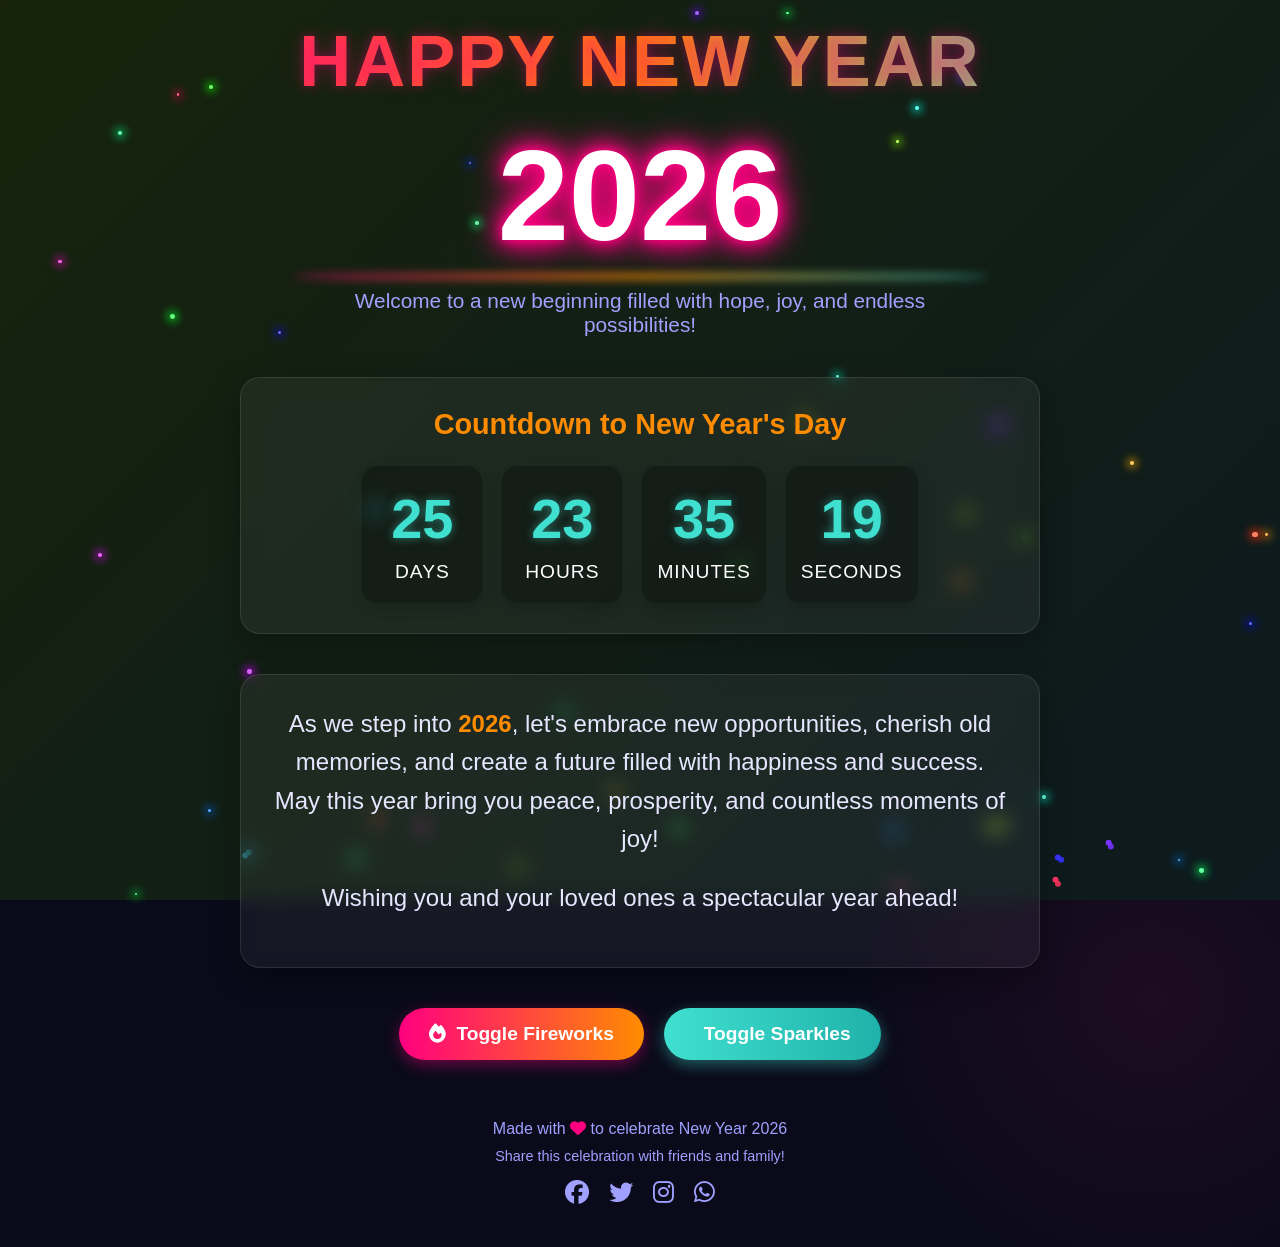
==== 2026.html @ 15f2fd06 "2026" ====
<!DOCTYPE html>
<html lang="en">
<head>
    <meta charset="UTF-8">
    <meta name="viewport" content="width=device-width, initial-scale=1.0">
    <title>Happy New Year 2026!</title>
    <link rel="stylesheet" href="https://cdnjs.cloudflare.com/ajax/libs/font-awesome/6.4.0/css/all.min.css">
    <style>
        * {
            margin: 0;
            padding: 0;
            box-sizing: border-box;
        }

        body {
            font-family: 'Segoe UI', Tahoma, Geneva, Verdana, sans-serif;
            background-color: #0a0a1a;
            color: white;
            overflow-x: hidden;
            min-height: 100vh;
            display: flex;
            flex-direction: column;
            align-items: center;
            justify-content: center;
            background-image: 
                radial-gradient(circle at 10% 20%, rgba(28, 58, 173, 0.1) 0%, transparent 20%),
                radial-gradient(circle at 90% 80%, rgba(200, 30, 100, 0.1) 0%, transparent 20%);
        }

        .container {
            width: 100%;
            max-width: 1200px;
            padding: 20px;
            text-align: center;
            z-index: 10;
            position: relative;
        }

        /* Animated Gradient Background */
        .background-gradient {
            position: fixed;
            top: 0;
            left: 0;
            width: 100%;
            height: 100%;
            z-index: -2;
            background: linear-gradient(-45deg, #0a0a1a, #1a0a2a, #0a1a2a, #1a2a0a);
            background-size: 400% 400%;
            animation: gradientShift 15s ease infinite;
        }

        @keyframes gradientShift {
            0% { background-position: 0% 50%; }
            50% { background-position: 100% 50%; }
            100% { background-position: 0% 50%; }
        }

        /* Main Title */
        .title-container {
            margin-bottom: 40px;
            animation: fadeInScale 1.5s ease-out;
        }

        .main-title {
            font-size: 4.5rem;
            font-weight: 800;
            margin-bottom: 10px;
            letter-spacing: 2px;
            text-transform: uppercase;
            background: linear-gradient(to right, #ff0080, #ff8c00, #40e0d0);
            background-clip: text;
            -webkit-background-clip: text;
            color: transparent;
            text-shadow: 
                0 0 10px rgba(255, 0, 128, 0.3),
                0 0 20px rgba(255, 0, 128, 0.2),
                0 0 30px rgba(255, 0, 128, 0.1);
            animation: glowPulse 2s infinite alternate;
        }

        @keyframes glowPulse {
            from {
                text-shadow: 
                    0 0 10px rgba(255, 0, 128, 0.3),
                    0 0 20px rgba(255, 0, 128, 0.2),
                    0 0 30px rgba(255, 0, 128, 0.1);
            }
            to {
                text-shadow: 
                    0 0 15px rgba(255, 0, 128, 0.5),
                    0 0 25px rgba(255, 140, 0, 0.3),
                    0 0 35px rgba(64, 224, 208, 0.2);
            }
        }

        .year {
            font-size: 8rem;
            font-weight: 900;
            color: #fff;
            text-shadow: 
                0 0 10px #ff0080,
                0 0 20px #ff0080,
                0 0 30px #ff0080,
                0 0 40px #ff0080,
                0 5px 15px rgba(0, 0, 0, 0.5);
            margin: 20px 0;
            animation: bounce 2s infinite alternate;
            position: relative;
        }

        .year:after {
            content: '';
            position: absolute;
            bottom: -10px;
            left: 50%;
            transform: translateX(-50%);
            width: 60%;
            height: 5px;
            background: linear-gradient(to right, #ff0080, #ff8c00, #40e0d0);
            border-radius: 50%;
            filter: blur(5px);
        }

        @keyframes bounce {
            from { transform: translateY(0); }
            to { transform: translateY(-15px); }
        }

        /* Countdown Timer */
        .countdown-container {
            background: rgba(255, 255, 255, 0.05);
            backdrop-filter: blur(10px);
            border-radius: 20px;
            padding: 30px;
            margin: 40px auto;
            max-width: 800px;
            border: 1px solid rgba(255, 255, 255, 0.1);
            box-shadow: 0 10px 30px rgba(0, 0, 0, 0.3);
            animation: slideUp 1s ease-out 0.5s both;
        }

        .countdown-title {
            font-size: 1.8rem;
            margin-bottom: 25px;
            color: #ff8c00;
            font-weight: 600;
        }

        .countdown {
            display: flex;
            justify-content: center;
            gap: 20px;
            flex-wrap: wrap;
        }

        .countdown-item {
            display: flex;
            flex-direction: column;
            align-items: center;
            background: rgba(0, 0, 0, 0.3);
            border-radius: 15px;
            padding: 20px 15px;
            min-width: 120px;
            box-shadow: 0 5px 15px rgba(0, 0, 0, 0.2);
            transition: transform 0.3s;
        }

        .countdown-item:hover {
            transform: translateY(-10px);
        }

        .countdown-value {
            font-size: 3.5rem;
            font-weight: 800;
            color: #40e0d0;
            text-shadow: 0 0 10px rgba(64, 224, 208, 0.5);
        }

        .countdown-label {
            font-size: 1.2rem;
            margin-top: 10px;
            color: #fff;
            text-transform: uppercase;
            letter-spacing: 1px;
        }

        /* Message Section */
        .message-container {
            background: rgba(255, 255, 255, 0.05);
            backdrop-filter: blur(10px);
            border-radius: 20px;
            padding: 30px;
            margin: 40px auto;
            max-width: 800px;
            border: 1px solid rgba(255, 255, 255, 0.1);
            box-shadow: 0 10px 30px rgba(0, 0, 0, 0.3);
            animation: slideUp 1s ease-out 0.8s both;
        }

        .message {
            font-size: 1.5rem;
            line-height: 1.6;
            color: #e6e6ff;
            margin-bottom: 20px;
        }

        .highlight {
            color: #ff8c00;
            font-weight: 700;
        }

        /* Celebration Buttons */
        .celebration-buttons {
            display: flex;
            justify-content: center;
            gap: 20px;
            margin: 30px 0;
            flex-wrap: wrap;
            animation: fadeIn 1.5s ease-out 1s both;
        }

        .btn {
            padding: 15px 30px;
            font-size: 1.2rem;
            font-weight: 600;
            border: none;
            border-radius: 50px;
            cursor: pointer;
            transition: all 0.3s ease;
            display: flex;
            align-items: center;
            gap: 10px;
        }

        .fireworks-btn {
            background: linear-gradient(to right, #ff0080, #ff8c00);
            color: white;
            box-shadow: 0 5px 15px rgba(255, 0, 128, 0.4);
        }

        .sparkle-btn {
            background: linear-gradient(to right, #40e0d0, #20b2aa);
            color: white;
            box-shadow: 0 5px 15px rgba(64, 224, 208, 0.4);
        }

        .btn:hover {
            transform: translateY(-5px);
            box-shadow: 0 10px 20px rgba(0, 0, 0, 0.3);
        }

        /* Footer */
        .footer {
            margin-top: 40px;
            padding: 20px;
            color: #a0a0ff;
            font-size: 1rem;
            text-align: center;
            animation: fadeIn 1.5s ease-out 1.2s both;
        }

        .social-icons {
            display: flex;
            justify-content: center;
            gap: 20px;
            margin-top: 15px;
        }

        .social-icons a {
            color: #a0a0ff;
            font-size: 1.5rem;
            transition: color 0.3s, transform 0.3s;
        }

        .social-icons a:hover {
            color: #ff8c00;
            transform: translateY(-5px);
        }

        /* Animations */
        @keyframes fadeInScale {
            from { opacity: 0; transform: scale(0.8); }
            to { opacity: 1; transform: scale(1); }
        }

        @keyframes slideUp {
            from { opacity: 0; transform: translateY(50px); }
            to { opacity: 1; transform: translateY(0); }
        }

        @keyframes fadeIn {
            from { opacity: 0; }
            to { opacity: 1; }
        }

        /* Fireworks Canvas */
        #fireworks-canvas {
            position: fixed;
            top: 0;
            left: 0;
            width: 100%;
            height: 100%;
            pointer-events: none;
            z-index: -1;
        }

        /* Particles */
        .particles-container {
            position: fixed;
            top: 0;
            left: 0;
            width: 100%;
            height: 100%;
            pointer-events: none;
            z-index: -1;
        }

        .particle {
            position: absolute;
            width: 4px;
            height: 4px;
            background-color: rgba(255, 255, 255, 0.7);
            border-radius: 50%;
            box-shadow: 0 0 10px 2px rgba(255, 255, 255, 0.5);
        }

        /* Responsive Design */
        @media (max-width: 768px) {
            .main-title {
                font-size: 2.8rem;
            }

            .year {
                font-size: 5rem;
            }

            .countdown-item {
                min-width: 90px;
                padding: 15px 10px;
            }

            .countdown-value {
                font-size: 2.5rem;
            }

            .countdown-label {
                font-size: 1rem;
            }

            .message {
                font-size: 1.3rem;
            }

            .btn {
                padding: 12px 25px;
                font-size: 1.1rem;
            }
        }

        @media (max-width: 480px) {
            .main-title {
                font-size: 2.2rem;
            }

            .year {
                font-size: 4rem;
            }

            .countdown {
                gap: 10px;
            }

            .countdown-item {
                min-width: 70px;
                padding: 10px 5px;
            }

            .countdown-value {
                font-size: 2rem;
            }

            .message {
                font-size: 1.1rem;
            }
        }
    </style>
</head>
<body>
    <!-- Animated Gradient Background -->
    <div class="background-gradient"></div>
    
    <!-- Fireworks Canvas -->
    <canvas id="fireworks-canvas"></canvas>
    
    <!-- Particles Container -->
    <div class="particles-container" id="particles-container"></div>
    
    <!-- Main Content -->
    <div class="container">
        <div class="title-container">
            <h1 class="main-title">Happy New Year</h1>
            <div class="year">2026</div>
            <p style="font-size: 1.3rem; color: #a0a0ff; max-width: 600px; margin: 0 auto;">
                Welcome to a new beginning filled with hope, joy, and endless possibilities!
            </p>
        </div>
        
        <div class="countdown-container">
            <h2 class="countdown-title">Countdown to New Year's Day</h2>
            <div class="countdown">
                <div class="countdown-item">
                    <div class="countdown-value" id="days">00</div>
                    <div class="countdown-label">Days</div>
                </div>
                <div class="countdown-item">
                    <div class="countdown-value" id="hours">00</div>
                    <div class="countdown-label">Hours</div>
                </div>
                <div class="countdown-item">
                    <div class="countdown-value" id="minutes">00</div>
                    <div class="countdown-label">Minutes</div>
                </div>
                <div class="countdown-item">
                    <div class="countdown-value" id="seconds">00</div>
                    <div class="countdown-label">Seconds</div>
                </div>
            </div>
        </div>
        
        <div class="message-container">
            <p class="message">
                As we step into <span class="highlight">2026</span>, let's embrace new opportunities, cherish old memories, and create a future filled with happiness and success. 
                May this year bring you peace, prosperity, and countless moments of joy!
            </p>
            <p class="message" style="margin-top: 15px;">
                Wishing you and your loved ones a spectacular year ahead!
            </p>
        </div>
        
        <div class="celebration-buttons">
            <button class="btn fireworks-btn" id="fireworks-toggle">
                <i class="fas fa-fire"></i> Toggle Fireworks
            </button>
            <button class="btn sparkle-btn" id="sparkle-toggle">
                <i class="fas fa-sparkles"></i> Toggle Sparkles
            </button>
        </div>
        
        <div class="footer">
            <p>Made with <i class="fas fa-heart" style="color: #ff0080;"></i> to celebrate New Year 2026</p>
            <p style="margin-top: 10px; font-size: 0.9rem;">Share this celebration with friends and family!</p>
            <div class="social-icons">
                <a href="#" title="Share on Facebook"><i class="fab fa-facebook"></i></a>
                <a href="#" title="Share on Twitter"><i class="fab fa-twitter"></i></a>
                <a href="#" title="Share on Instagram"><i class="fab fa-instagram"></i></a>
                <a href="#" title="Share via WhatsApp"><i class="fab fa-whatsapp"></i></a>
            </div>
        </div>
    </div>

    <script>
        // Canvas and context for fireworks
        const canvas = document.getElementById('fireworks-canvas');
        const ctx = canvas.getContext('2d');
        
        // Set canvas dimensions
        function resizeCanvas() {
            canvas.width = window.innerWidth;
            canvas.height = window.innerHeight;
        }
        
        // Initialize canvas size
        resizeCanvas();
        window.addEventListener('resize', resizeCanvas);
        
        // Fireworks variables
        let fireworks = [];
        let particles = [];
        let animationId = null;
        let fireworksActive = true;
        let sparklesActive = true;
        
        // Particle class for fireworks
        class Particle {
            constructor(x, y, color, velocity, size = 2, decay = 0.015) {
                this.x = x;
                this.y = y;
                this.color = color;
                this.velocity = velocity;
                this.size = size;
                this.decay = decay;
                this.alpha = 1;
                this.gravity = 0.01;
            }
            
            update() {
                this.velocity.y += this.gravity;
                this.x += this.velocity.x;
                this.y += this.velocity.y;
                this.alpha -= this.decay;
                this.size *= 0.99;
            }
            
            draw() {
                ctx.save();
                ctx.globalAlpha = this.alpha;
                ctx.fillStyle = this.color;
                ctx.beginPath();
                ctx.arc(this.x, this.y, this.size, 0, Math.PI * 2);
                ctx.fill();
                ctx.restore();
            }
        }
        
        // Firework class
        class Firework {
            constructor(x, y, targetX, targetY) {
                this.x = x;
                this.y = y;
                this.targetX = targetX;
                this.targetY = targetY;
                this.distance = Math.hypot(targetX - x, targetY - y);
                this.speed = 4 + Math.random() * 2;
                this.angle = Math.atan2(targetY - y, targetX - x);
                this.velocity = {
                    x: Math.cos(this.angle) * this.speed,
                    y: Math.sin(this.angle) * this.speed
                };
                this.color = `hsl(${Math.random() * 360}, 100%, 60%)`;
                this.trail = [];
                this.exploded = false;
            }
            
            update() {
                // Move firework
                this.x += this.velocity.x;
                this.y += this.velocity.y;
                
                // Add to trail
                this.trail.push({x: this.x, y: this.y});
                if (this.trail.length > 5) this.trail.shift();
                
                // Check if reached target
                const distanceToTarget = Math.hypot(this.targetX - this.x, this.targetY - this.y);
                
                if (distanceToTarget < 10 && !this.exploded) {
                    this.explode();
                }
                
                // Apply gravity
                this.velocity.y += 0.02;
            }
            
            explode() {
                this.exploded = true;
                const particleCount = 80 + Math.random() * 50;
                
                for (let i = 0; i < particleCount; i++) {
                    const angle = Math.random() * Math.PI * 2;
                    const speed = 2 + Math.random() * 4;
                    const velocity = {
                        x: Math.cos(angle) * speed,
                        y: Math.sin(angle) * speed
                    };
                    const size = 1.5 + Math.random() * 2;
                    const color = this.color;
                    
                    particles.push(new Particle(this.x, this.y, color, velocity, size, 0.01));
                }
            }
            
            draw() {
                // Draw trail
                for (let i = 0; i < this.trail.length; i++) {
                    const point = this.trail[i];
                    const alpha = i / this.trail.length;
                    const radius = this.size * alpha;
                    
                    ctx.save();
                    ctx.globalAlpha = alpha;
                    ctx.fillStyle = this.color;
                    ctx.beginPath();
                    ctx.arc(point.x, point.y, radius, 0, Math.PI * 2);
                    ctx.fill();
                    ctx.restore();
                }
                
                // Draw firework
                ctx.save();
                ctx.fillStyle = this.color;
                ctx.beginPath();
                ctx.arc(this.x, this.y, 3, 0, Math.PI * 2);
                ctx.fill();
                ctx.restore();
            }
        }
        
        // Create a new firework
        function createFirework() {
            if (!fireworksActive) return;
            
            const startX = Math.random() * canvas.width;
            const targetX = canvas.width * 0.2 + Math.random() * canvas.width * 0.6;
            const targetY = canvas.height * 0.2 + Math.random() * canvas.height * 0.3;
            
            fireworks.push(new Firework(startX, canvas.height, targetX, targetY));
        }
        
        // Animation loop
        function animate() {
            // Clear canvas with a fade effect
            ctx.fillStyle = 'rgba(10, 10, 26, 0.1)';
            ctx.fillRect(0, 0, canvas.width, canvas.height);
            
            // Update and draw fireworks
            for (let i = fireworks.length - 1; i >= 0; i--) {
                fireworks[i].update();
                fireworks[i].draw();
                
                // Remove exploded fireworks
                if (fireworks[i].exploded) {
                    fireworks.splice(i, 1);
                }
            }
            
            // Update and draw particles
            for (let i = particles.length - 1; i >= 0; i--) {
                particles[i].update();
                particles[i].draw();
                
                // Remove faded particles
                if (particles[i].alpha <= 0) {
                    particles.splice(i, 1);
                }
            }
            
            animationId = requestAnimationFrame(animate);
        }
        
        // Start animation
        animate();
        
        // Create fireworks at intervals
        setInterval(createFirework, 800);
        
        // Create occasional random fireworks
        setInterval(() => {
            if (fireworksActive && Math.random() > 0.7) {
                createFirework();
            }
        }, 300);
        
        // Sparkle particles
        const particlesContainer = document.getElementById('particles-container');
        let sparkles = [];
        
        function createSparkle() {
            if (!sparklesActive) return;
            
            const sparkle = document.createElement('div');
            sparkle.className = 'particle';
            
            // Random position
            sparkle.style.left = `${Math.random() * 100}vw`;
            sparkle.style.top = `${Math.random() * 100}vh`;
            
            // Random size and color
            const size = 2 + Math.random() * 4;
            sparkle.style.width = `${size}px`;
            sparkle.style.height = `${size}px`;
            
            // Random color
            const hue = Math.random() * 360;
            sparkle.style.backgroundColor = `hsl(${hue}, 100%, 70%)`;
            sparkle.style.boxShadow = `0 0 10px 2px hsl(${hue}, 100%, 50%)`;
            
            particlesContainer.appendChild(sparkle);
            sparkles.push(sparkle);
            
            // Remove sparkle after animation
            setTimeout(() => {
                if (sparkle.parentNode) {
                    sparkle.remove();
                    sparkles = sparkles.filter(s => s !== sparkle);
                }
            }, 1500 + Math.random() * 1000);
        }
        
        // Create sparkles at intervals
        setInterval(createSparkle, 100);
        
        // Toggle fireworks
        document.getElementById('fireworks-toggle').addEventListener('click', function() {
            fireworksActive = !fireworksActive;
            this.innerHTML = fireworksActive ? 
                '<i class="fas fa-fire"></i> Hide Fireworks' : 
                '<i class="fas fa-fire"></i> Show Fireworks';
            
            if (!fireworksActive) {
                // Clear all fireworks and particles
                fireworks = [];
                particles = [];
            }
        });
        
        // Toggle sparkles
        document.getElementById('sparkle-toggle').addEventListener('click', function() {
            sparklesActive = !sparklesActive;
            this.innerHTML = sparklesActive ? 
                '<i class="fas fa-sparkles"></i> Hide Sparkles' : 
                '<i class="fas fa-sparkles"></i> Show Sparkles';
            
            if (!sparklesActive) {
                // Remove all sparkles
                sparkles.forEach(sparkle => sparkle.remove());
                sparkles = [];
            }
        });
        
        // Countdown to New Year 2026
        function updateCountdown() {
            const now = new Date();
            const newYear = new Date(now.getFullYear() + 1, 0, 1); // January 1st of next year
            
            // If we're already in 2026, set to New Year 2027
            if (now.getFullYear() >= 2026) {
                newYear.setFullYear(2027);
            }
            
            const diff = newYear - now;
            
            const days = Math.floor(diff / (1000 * 60 * 60 * 24));
            const hours = Math.floor((diff % (1000 * 60 * 60 * 24)) / (1000 * 60 * 60));
            const minutes = Math.floor((diff % (1000 * 60 * 60)) / (1000 * 60));
            const seconds = Math.floor((diff % (1000 * 60)) / 1000);
            
            document.getElementById('days').textContent = days.toString().padStart(2, '0');
            document.getElementById('hours').textContent = hours.toString().padStart(2, '0');
            document.getElementById('minutes').textContent = minutes.toString().padStart(2, '0');
            document.getElementById('seconds').textContent = seconds.toString().padStart(2, '0');
        }
        
        // Update countdown every second
        setInterval(updateCountdown, 1000);
        updateCountdown(); // Initial call
        
        // Add some initial fireworks for immediate effect
        for (let i = 0; i < 5; i++) {
            setTimeout(() => createFirework(), i * 200);
        }
        
        // Add some initial sparkles
        for (let i = 0; i < 20; i++) {
            setTimeout(() => createSparkle(), i * 100);
        }
        
        // Social sharing buttons
        document.querySelectorAll('.social-icons a').forEach(link => {
            link.addEventListener('click', function(e) {
                e.preventDefault();
                const platform = this.querySelector('i').className.split(' ')[1];
                
                let shareUrl = '';
                const pageUrl = encodeURIComponent(window.location.href);
                const text = encodeURIComponent('Check out this awesome Happy New Year 2026 celebration page!');
                
                switch(platform) {
                    case 'fa-facebook':
                        shareUrl = `https://www.facebook.com/sharer/sharer.php?u=${pageUrl}`;
                        break;
                    case 'fa-twitter':
                        shareUrl = `https://twitter.com/intent/tweet?url=${pageUrl}&text=${text}`;
                        break;
                    case 'fa-instagram':
                        alert('To share on Instagram, take a screenshot and post it!');
                        return;
                    case 'fa-whatsapp':
                        shareUrl = `https://wa.me/?text=${text}%20${pageUrl}`;
                        break;
                }
                
                window.open(shareUrl, '_blank', 'width=600,height=400');
            });
        });
    </script>
</body>
</html>
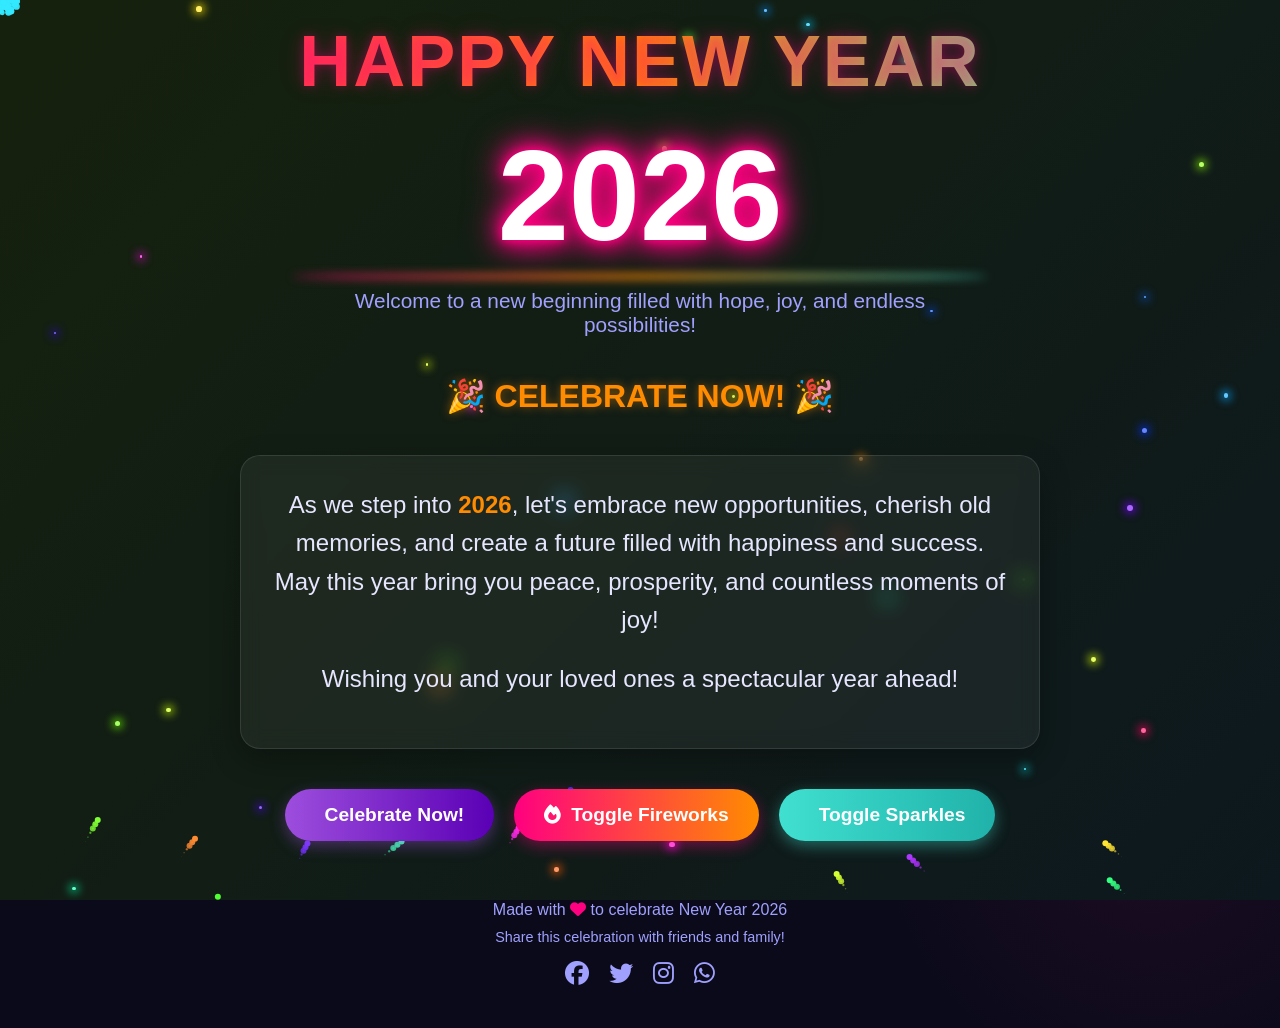
==== commit cf294b25: "...///" ====
--- a/2026.html
+++ b/2026.html
@@ -126,62 +126,19 @@
             to { transform: translateY(-15px); }
         }
 
-        /* Countdown Timer */
-        .countdown-container {
-            background: rgba(255, 255, 255, 0.05);
-            backdrop-filter: blur(10px);
-            border-radius: 20px;
-            padding: 30px;
-            margin: 40px auto;
-            max-width: 800px;
-            border: 1px solid rgba(255, 255, 255, 0.1);
-            box-shadow: 0 10px 30px rgba(0, 0, 0, 0.3);
-            animation: slideUp 1s ease-out 0.5s both;
-        }
-
-        .countdown-title {
-            font-size: 1.8rem;
-            margin-bottom: 25px;
+        /* Celebration Status */
+        .celebration-status {
+            font-size: 2rem;
+            margin: 40px 0;
             color: #ff8c00;
             font-weight: 600;
-        }
-
-        .countdown {
-            display: flex;
-            justify-content: center;
-            gap: 20px;
-            flex-wrap: wrap;
-        }
-
-        .countdown-item {
-            display: flex;
-            flex-direction: column;
-            align-items: center;
-            background: rgba(0, 0, 0, 0.3);
-            border-radius: 15px;
-            padding: 20px 15px;
-            min-width: 120px;
-            box-shadow: 0 5px 15px rgba(0, 0, 0, 0.2);
-            transition: transform 0.3s;
-        }
-
-        .countdown-item:hover {
-            transform: translateY(-10px);
-        }
-
-        .countdown-value {
-            font-size: 3.5rem;
-            font-weight: 800;
-            color: #40e0d0;
-            text-shadow: 0 0 10px rgba(64, 224, 208, 0.5);
-        }
-
-        .countdown-label {
-            font-size: 1.2rem;
-            margin-top: 10px;
-            color: #fff;
-            text-transform: uppercase;
-            letter-spacing: 1px;
+            animation: fadeIn 1.5s ease-out 1s both, pulse 2s infinite;
+            text-shadow: 0 0 10px rgba(255, 140, 0, 0.5);
+        }
+
+        @keyframes pulse {
+            0%, 100% { transform: scale(1); }
+            50% { transform: scale(1.05); }
         }
 
         /* Message Section */
@@ -244,6 +201,12 @@
             box-shadow: 0 5px 15px rgba(64, 224, 208, 0.4);
         }
 
+        .celebrate-btn {
+            background: linear-gradient(to right, #9d4edd, #5a00b5);
+            color: white;
+            box-shadow: 0 5px 15px rgba(157, 78, 221, 0.4);
+        }
+
         .btn:hover {
             transform: translateY(-5px);
             box-shadow: 0 10px 20px rgba(0, 0, 0, 0.3);
@@ -334,17 +297,8 @@
                 font-size: 5rem;
             }
 
-            .countdown-item {
-                min-width: 90px;
-                padding: 15px 10px;
-            }
-
-            .countdown-value {
-                font-size: 2.5rem;
-            }
-
-            .countdown-label {
-                font-size: 1rem;
+            .celebration-status {
+                font-size: 1.5rem;
             }
 
             .message {
@@ -366,21 +320,17 @@
                 font-size: 4rem;
             }
 
-            .countdown {
-                gap: 10px;
-            }
-
-            .countdown-item {
-                min-width: 70px;
-                padding: 10px 5px;
-            }
-
-            .countdown-value {
-                font-size: 2rem;
+            .celebration-status {
+                font-size: 1.2rem;
             }
 
             .message {
                 font-size: 1.1rem;
+            }
+
+            .celebration-buttons {
+                flex-direction: column;
+                align-items: center;
             }
         }
     </style>
@@ -405,26 +355,9 @@
             </p>
         </div>
         
-        <div class="countdown-container">
-            <h2 class="countdown-title">Countdown to New Year's Day</h2>
-            <div class="countdown">
-                <div class="countdown-item">
-                    <div class="countdown-value" id="days">00</div>
-                    <div class="countdown-label">Days</div>
-                </div>
-                <div class="countdown-item">
-                    <div class="countdown-value" id="hours">00</div>
-                    <div class="countdown-label">Hours</div>
-                </div>
-                <div class="countdown-item">
-                    <div class="countdown-value" id="minutes">00</div>
-                    <div class="countdown-label">Minutes</div>
-                </div>
-                <div class="countdown-item">
-                    <div class="countdown-value" id="seconds">00</div>
-                    <div class="countdown-label">Seconds</div>
-                </div>
-            </div>
+        <!-- Celebration Status -->
+        <div class="celebration-status" id="celebration-status">
+            🎉 CELEBRATE NOW! 🎉
         </div>
         
         <div class="message-container">
@@ -438,6 +371,9 @@
         </div>
         
         <div class="celebration-buttons">
+            <button class="btn celebrate-btn" id="celebrate-btn">
+                <i class="fas fa-party-horn"></i> Celebrate Now!
+            </button>
             <button class="btn fireworks-btn" id="fireworks-toggle">
                 <i class="fas fa-fire"></i> Toggle Fireworks
             </button>
@@ -574,7 +510,7 @@
                 for (let i = 0; i < this.trail.length; i++) {
                     const point = this.trail[i];
                     const alpha = i / this.trail.length;
-                    const radius = this.size * alpha;
+                    const radius = 2 * alpha;
                     
                     ctx.save();
                     ctx.globalAlpha = alpha;
@@ -606,6 +542,15 @@
             fireworks.push(new Firework(startX, canvas.height, targetX, targetY));
         }
         
+        // Create a burst of fireworks for celebration
+        function createFireworkBurst(count = 10) {
+            for (let i = 0; i < count; i++) {
+                setTimeout(() => {
+                    createFirework();
+                }, i * 100);
+            }
+        }
+        
         // Animation loop
         function animate() {
             // Clear canvas with a fade effect
@@ -689,6 +634,78 @@
         // Create sparkles at intervals
         setInterval(createSparkle, 100);
         
+        // Celebration function
+        function celebrate() {
+            const statusElement = document.getElementById('celebration-status');
+            
+            // Update status
+            statusElement.textContent = "🎉 CELEBRATING NOW! 🎉";
+            statusElement.style.color = "#ff0080";
+            statusElement.style.textShadow = "0 0 15px #ff0080";
+            
+            // Create massive fireworks burst
+            createFireworkBurst(15);
+            
+            // Create extra sparkles
+            for (let i = 0; i < 30; i++) {
+                setTimeout(() => createSparkle(), i * 50);
+            }
+            
+            // Play celebration sound
+            playCelebrationSound();
+            
+            // Reset status after 3 seconds
+            setTimeout(() => {
+                statusElement.textContent = "🎉 CELEBRATE NOW! 🎉";
+                statusElement.style.color = "#ff8c00";
+                statusElement.style.textShadow = "0 0 10px rgba(255, 140, 0, 0.5)";
+            }, 3000);
+        }
+        
+        // Play celebration sound
+        function playCelebrationSound() {
+            try {
+                const audioContext = new (window.AudioContext || window.webkitAudioContext)();
+                
+                // Create festive sound
+                for (let i = 0; i < 3; i++) {
+                    setTimeout(() => {
+                        const oscillator = audioContext.createOscillator();
+                        const gainNode = audioContext.createGain();
+                        
+                        oscillator.connect(gainNode);
+                        gainNode.connect(audioContext.destination);
+                        
+                        // Festive notes
+                        const notes = [523.25, 659.25, 783.99, 1046.50]; // C, E, G, C
+                        oscillator.frequency.setValueAtTime(notes[i % notes.length], audioContext.currentTime);
+                        
+                        gainNode.gain.setValueAtTime(0.2, audioContext.currentTime);
+                        gainNode.gain.exponentialRampToValueAtTime(0.01, audioContext.currentTime + 0.5);
+                        
+                        oscillator.start(audioContext.currentTime);
+                        oscillator.stop(audioContext.currentTime + 0.5);
+                    }, i * 150);
+                }
+            } catch (e) {
+                console.log("Audio not supported");
+            }
+        }
+        
+        // Celebrate Now button
+        document.getElementById('celebrate-btn').addEventListener('click', function() {
+            celebrate();
+            
+            // Button feedback
+            this.innerHTML = '<i class="fas fa-check"></i> Celebrating!';
+            this.style.background = 'linear-gradient(to right, #00ff00, #00cc00)';
+            
+            setTimeout(() => {
+                this.innerHTML = '<i class="fas fa-party-horn"></i> Celebrate Now!';
+                this.style.background = 'linear-gradient(to right, #9d4edd, #5a00b5)';
+            }, 2000);
+        });
+        
         // Toggle fireworks
         document.getElementById('fireworks-toggle').addEventListener('click', function() {
             fireworksActive = !fireworksActive;
@@ -700,6 +717,9 @@
                 // Clear all fireworks and particles
                 fireworks = [];
                 particles = [];
+            } else {
+                // Create some fireworks when turning them back on
+                createFireworkBurst(5);
             }
         });
         
@@ -717,33 +737,6 @@
             }
         });
         
-        // Countdown to New Year 2026
-        function updateCountdown() {
-            const now = new Date();
-            const newYear = new Date(now.getFullYear() + 1, 0, 1); // January 1st of next year
-            
-            // If we're already in 2026, set to New Year 2027
-            if (now.getFullYear() >= 2026) {
-                newYear.setFullYear(2027);
-            }
-            
-            const diff = newYear - now;
-            
-            const days = Math.floor(diff / (1000 * 60 * 60 * 24));
-            const hours = Math.floor((diff % (1000 * 60 * 60 * 24)) / (1000 * 60 * 60));
-            const minutes = Math.floor((diff % (1000 * 60 * 60)) / (1000 * 60));
-            const seconds = Math.floor((diff % (1000 * 60)) / 1000);
-            
-            document.getElementById('days').textContent = days.toString().padStart(2, '0');
-            document.getElementById('hours').textContent = hours.toString().padStart(2, '0');
-            document.getElementById('minutes').textContent = minutes.toString().padStart(2, '0');
-            document.getElementById('seconds').textContent = seconds.toString().padStart(2, '0');
-        }
-        
-        // Update countdown every second
-        setInterval(updateCountdown, 1000);
-        updateCountdown(); // Initial call
-        
         // Add some initial fireworks for immediate effect
         for (let i = 0; i < 5; i++) {
             setTimeout(() => createFirework(), i * 200);
@@ -753,6 +746,13 @@
         for (let i = 0; i < 20; i++) {
             setTimeout(() => createSparkle(), i * 100);
         }
+        
+        // Auto-celebrate every 10 seconds
+        setInterval(() => {
+            if (Math.random() > 0.7) { // 30% chance to auto-celebrate
+                celebrate();
+            }
+        }, 10000);
         
         // Social sharing buttons
         document.querySelectorAll('.social-icons a').forEach(link => {
